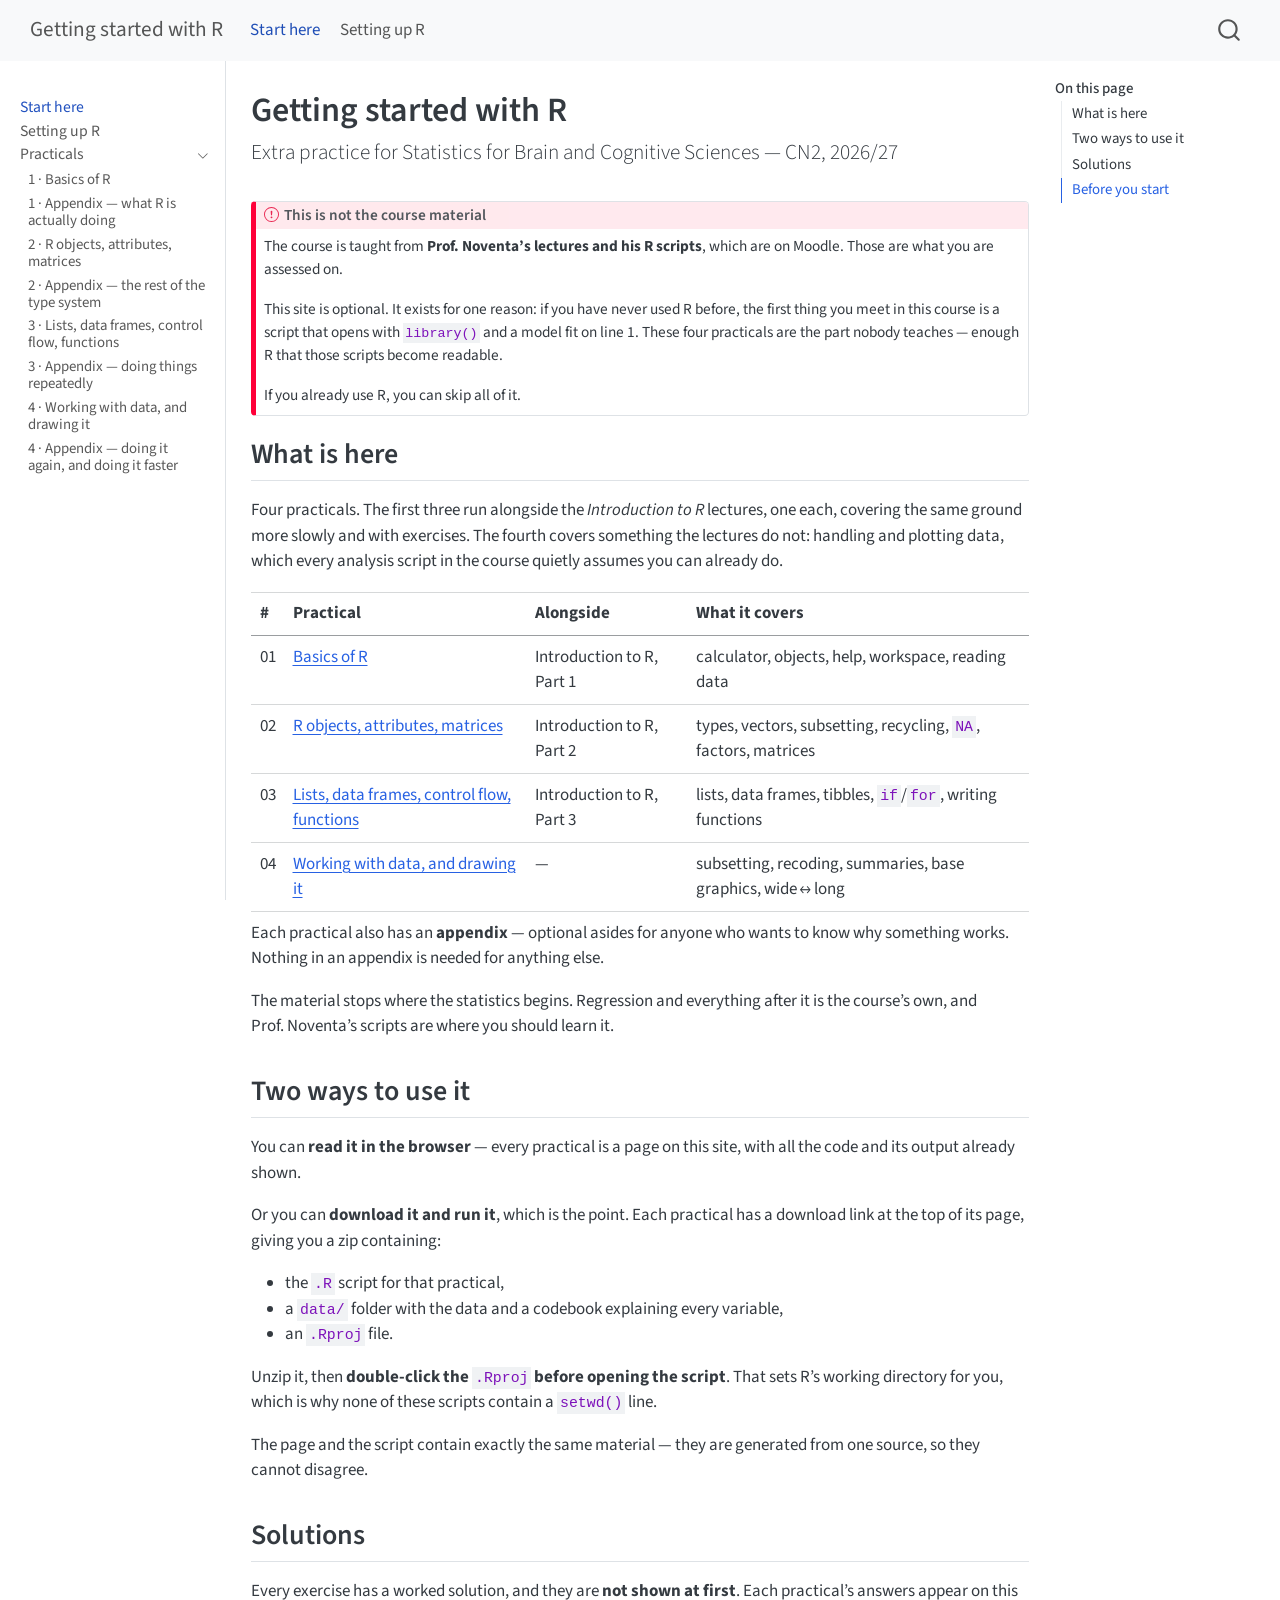
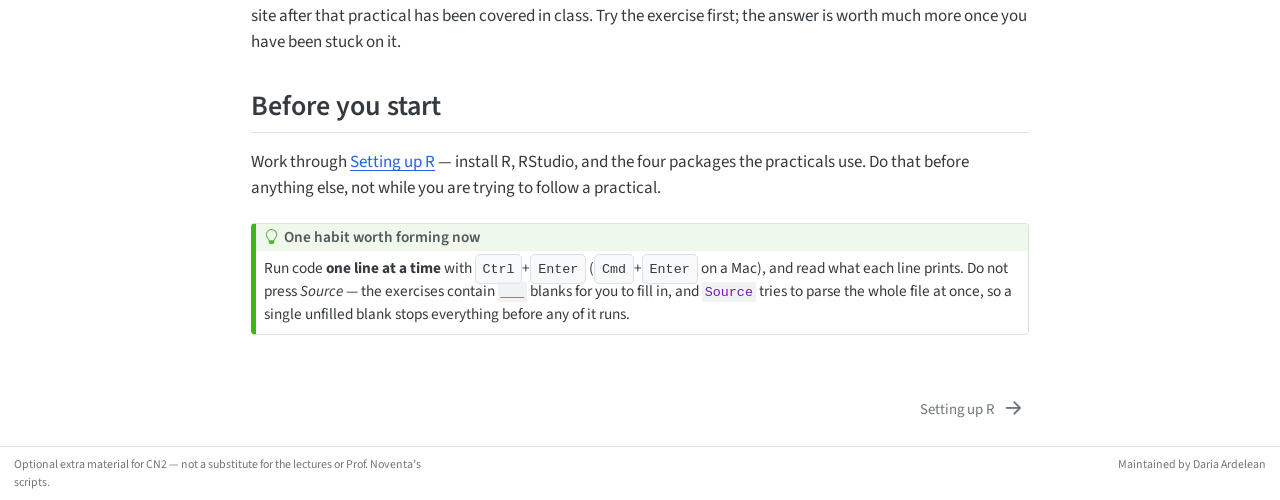
==== index.html @ 89834e25 "site: 2026-09-23" ====
<!DOCTYPE html>
<html xmlns="http://www.w3.org/1999/xhtml" lang="en" xml:lang="en"><head>

<meta charset="utf-8">
<meta name="generator" content="quarto-1.8.26">

<meta name="viewport" content="width=device-width, initial-scale=1.0, user-scalable=yes">


<title>Getting started with R</title>
<style>
code{white-space: pre-wrap;}
span.smallcaps{font-variant: small-caps;}
div.columns{display: flex; gap: min(4vw, 1.5em);}
div.column{flex: auto; overflow-x: auto;}
div.hanging-indent{margin-left: 1.5em; text-indent: -1.5em;}
ul.task-list{list-style: none;}
ul.task-list li input[type="checkbox"] {
  width: 0.8em;
  margin: 0 0.8em 0.2em -1em; /* quarto-specific, see https://github.com/quarto-dev/quarto-cli/issues/4556 */ 
  vertical-align: middle;
}
</style>


<script src="site_libs/quarto-nav/quarto-nav.js"></script>
<script src="site_libs/quarto-nav/headroom.min.js"></script>
<script src="site_libs/clipboard/clipboard.min.js"></script>
<script src="site_libs/quarto-search/autocomplete.umd.js"></script>
<script src="site_libs/quarto-search/fuse.min.js"></script>
<script src="site_libs/quarto-search/quarto-search.js"></script>
<meta name="quarto:offset" content="./">
<link href="./setup.html" rel="next">
<script src="site_libs/quarto-html/quarto.js" type="module"></script>
<script src="site_libs/quarto-html/tabsets/tabsets.js" type="module"></script>
<script src="site_libs/quarto-html/axe/axe-check.js" type="module"></script>
<script src="site_libs/quarto-html/popper.min.js"></script>
<script src="site_libs/quarto-html/tippy.umd.min.js"></script>
<script src="site_libs/quarto-html/anchor.min.js"></script>
<link href="site_libs/quarto-html/tippy.css" rel="stylesheet">
<link href="site_libs/quarto-html/quarto-syntax-highlighting-587c61ba64f3a5504c4d52d930310e48.css" rel="stylesheet" id="quarto-text-highlighting-styles">
<script src="site_libs/bootstrap/bootstrap.min.js"></script>
<link href="site_libs/bootstrap/bootstrap-icons.css" rel="stylesheet">
<link href="site_libs/bootstrap/bootstrap-b4acf84f37d6d68f6a15c6fe27913e81.min.css" rel="stylesheet" append-hash="true" id="quarto-bootstrap" data-mode="light">
<script id="quarto-search-options" type="application/json">{
  "location": "navbar",
  "copy-button": false,
  "collapse-after": 3,
  "panel-placement": "end",
  "type": "overlay",
  "limit": 50,
  "keyboard-shortcut": [
    "f",
    "/",
    "s"
  ],
  "show-item-context": false,
  "language": {
    "search-no-results-text": "No results",
    "search-matching-documents-text": "matching documents",
    "search-copy-link-title": "Copy link to search",
    "search-hide-matches-text": "Hide additional matches",
    "search-more-match-text": "more match in this document",
    "search-more-matches-text": "more matches in this document",
    "search-clear-button-title": "Clear",
    "search-text-placeholder": "",
    "search-detached-cancel-button-title": "Cancel",
    "search-submit-button-title": "Submit",
    "search-label": "Search"
  }
}</script>


<link rel="stylesheet" href="styles.css">
</head>

<body class="nav-sidebar docked nav-fixed quarto-light">

<div id="quarto-search-results"></div>
  <header id="quarto-header" class="headroom fixed-top">
    <nav class="navbar navbar-expand-lg " data-bs-theme="dark">
      <div class="navbar-container container-fluid">
      <div class="navbar-brand-container mx-auto">
    <a class="navbar-brand" href="./index.html">
    <span class="navbar-title">Getting started with R</span>
    </a>
  </div>
            <div id="quarto-search" class="" title="Search"></div>
          <button class="navbar-toggler" type="button" data-bs-toggle="collapse" data-bs-target="#navbarCollapse" aria-controls="navbarCollapse" role="menu" aria-expanded="false" aria-label="Toggle navigation" onclick="if (window.quartoToggleHeadroom) { window.quartoToggleHeadroom(); }">
  <span class="navbar-toggler-icon"></span>
</button>
          <div class="collapse navbar-collapse" id="navbarCollapse">
            <ul class="navbar-nav navbar-nav-scroll me-auto">
  <li class="nav-item">
    <a class="nav-link active" href="./index.html" aria-current="page"> 
<span class="menu-text">Start here</span></a>
  </li>  
  <li class="nav-item">
    <a class="nav-link" href="./setup.html"> 
<span class="menu-text">Setting up R</span></a>
  </li>  
</ul>
          </div> <!-- /navcollapse -->
            <div class="quarto-navbar-tools">
</div>
      </div> <!-- /container-fluid -->
    </nav>
  <nav class="quarto-secondary-nav">
    <div class="container-fluid d-flex">
      <button type="button" class="quarto-btn-toggle btn" data-bs-toggle="collapse" role="button" data-bs-target=".quarto-sidebar-collapse-item" aria-controls="quarto-sidebar" aria-expanded="false" aria-label="Toggle sidebar navigation" onclick="if (window.quartoToggleHeadroom) { window.quartoToggleHeadroom(); }">
        <i class="bi bi-layout-text-sidebar-reverse"></i>
      </button>
        <nav class="quarto-page-breadcrumbs" aria-label="breadcrumb"><ol class="breadcrumb"><li class="breadcrumb-item"><a href="./index.html">Start here</a></li></ol></nav>
        <a class="flex-grow-1" role="navigation" data-bs-toggle="collapse" data-bs-target=".quarto-sidebar-collapse-item" aria-controls="quarto-sidebar" aria-expanded="false" aria-label="Toggle sidebar navigation" onclick="if (window.quartoToggleHeadroom) { window.quartoToggleHeadroom(); }">      
        </a>
    </div>
  </nav>
</header>
<!-- content -->
<div id="quarto-content" class="quarto-container page-columns page-rows-contents page-layout-article page-navbar">
<!-- sidebar -->
  <nav id="quarto-sidebar" class="sidebar collapse collapse-horizontal quarto-sidebar-collapse-item sidebar-navigation docked overflow-auto">
    <div class="sidebar-menu-container"> 
    <ul class="list-unstyled mt-1">
        <li class="sidebar-item">
  <div class="sidebar-item-container"> 
  <a href="./index.html" class="sidebar-item-text sidebar-link active">
 <span class="menu-text">Start here</span></a>
  </div>
</li>
        <li class="sidebar-item">
  <div class="sidebar-item-container"> 
  <a href="./setup.html" class="sidebar-item-text sidebar-link">
 <span class="menu-text">Setting up R</span></a>
  </div>
</li>
        <li class="sidebar-item sidebar-item-section">
      <div class="sidebar-item-container"> 
            <a class="sidebar-item-text sidebar-link text-start" data-bs-toggle="collapse" data-bs-target="#quarto-sidebar-section-1" role="navigation" aria-expanded="true">
 <span class="menu-text">Practicals</span></a>
          <a class="sidebar-item-toggle text-start" data-bs-toggle="collapse" data-bs-target="#quarto-sidebar-section-1" role="navigation" aria-expanded="true" aria-label="Toggle section">
            <i class="bi bi-chevron-right ms-2"></i>
          </a> 
      </div>
      <ul id="quarto-sidebar-section-1" class="collapse list-unstyled sidebar-section depth1 show">  
          <li class="sidebar-item">
  <div class="sidebar-item-container"> 
  <a href="./sessions/01-r-basics/index.html" class="sidebar-item-text sidebar-link">
 <span class="menu-text">1 · Basics of R</span></a>
  </div>
</li>
          <li class="sidebar-item">
  <div class="sidebar-item-container"> 
  <a href="./sessions/01-r-basics/appendix.html" class="sidebar-item-text sidebar-link">
 <span class="menu-text">1 · Appendix — what R is actually doing</span></a>
  </div>
</li>
          <li class="sidebar-item">
  <div class="sidebar-item-container"> 
  <a href="./sessions/02-r-objects/index.html" class="sidebar-item-text sidebar-link">
 <span class="menu-text">2 · R objects, attributes, matrices</span></a>
  </div>
</li>
          <li class="sidebar-item">
  <div class="sidebar-item-container"> 
  <a href="./sessions/02-r-objects/appendix.html" class="sidebar-item-text sidebar-link">
 <span class="menu-text">2 · Appendix — the rest of the type system</span></a>
  </div>
</li>
          <li class="sidebar-item">
  <div class="sidebar-item-container"> 
  <a href="./sessions/03-lists-dataframes-functions/index.html" class="sidebar-item-text sidebar-link">
 <span class="menu-text">3 · Lists, data frames, control flow, functions</span></a>
  </div>
</li>
          <li class="sidebar-item">
  <div class="sidebar-item-container"> 
  <a href="./sessions/03-lists-dataframes-functions/appendix.html" class="sidebar-item-text sidebar-link">
 <span class="menu-text">3 · Appendix — doing things repeatedly</span></a>
  </div>
</li>
          <li class="sidebar-item">
  <div class="sidebar-item-container"> 
  <a href="./sessions/04-working-with-data/index.html" class="sidebar-item-text sidebar-link">
 <span class="menu-text">4 · Working with data, and drawing it</span></a>
  </div>
</li>
          <li class="sidebar-item">
  <div class="sidebar-item-container"> 
  <a href="./sessions/04-working-with-data/appendix.html" class="sidebar-item-text sidebar-link">
 <span class="menu-text">4 · Appendix — doing it again, and doing it faster</span></a>
  </div>
</li>
      </ul>
  </li>
    </ul>
    </div>
</nav>
<div id="quarto-sidebar-glass" class="quarto-sidebar-collapse-item" data-bs-toggle="collapse" data-bs-target=".quarto-sidebar-collapse-item"></div>
<!-- margin-sidebar -->
    <div id="quarto-margin-sidebar" class="sidebar margin-sidebar">
        <nav id="TOC" role="doc-toc" class="toc-active">
    <h2 id="toc-title">On this page</h2>
   
  <ul>
  <li><a href="#what-is-here" id="toc-what-is-here" class="nav-link active" data-scroll-target="#what-is-here">What is here</a></li>
  <li><a href="#two-ways-to-use-it" id="toc-two-ways-to-use-it" class="nav-link" data-scroll-target="#two-ways-to-use-it">Two ways to use it</a></li>
  <li><a href="#solutions" id="toc-solutions" class="nav-link" data-scroll-target="#solutions">Solutions</a></li>
  <li><a href="#before-you-start" id="toc-before-you-start" class="nav-link" data-scroll-target="#before-you-start">Before you start</a></li>
  </ul>
</nav>
    </div>
<!-- main -->
<main class="content" id="quarto-document-content">

<header id="title-block-header" class="quarto-title-block default">
<div class="quarto-title">
<h1 class="title">Getting started with R</h1>
<p class="subtitle lead">Extra practice for Statistics for Brain and Cognitive Sciences — CN2, 2026/27</p>
</div>



<div class="quarto-title-meta">

    
  
    
  </div>
  


</header>


<div class="callout callout-style-default callout-important callout-titled" title="This is not the course material">
<div class="callout-header d-flex align-content-center">
<div class="callout-icon-container">
<i class="callout-icon"></i>
</div>
<div class="callout-title-container flex-fill">
<span class="screen-reader-only">Important</span>This is not the course material
</div>
</div>
<div class="callout-body-container callout-body">
<p>The course is taught from <strong>Prof.&nbsp;Noventa’s lectures and his R scripts</strong>, which are on Moodle. Those are what you are assessed on.</p>
<p>This site is optional. It exists for one reason: if you have never used R before, the first thing you meet in this course is a script that opens with <code>library()</code> and a model fit on line 1. These four practicals are the part nobody teaches — enough R that those scripts become readable.</p>
<p>If you already use R, you can skip all of it.</p>
</div>
</div>
<section id="what-is-here" class="level2">
<h2 class="anchored" data-anchor-id="what-is-here">What is here</h2>
<p>Four practicals. The first three run alongside the <em>Introduction to R</em> lectures, one each, covering the same ground more slowly and with exercises. The fourth covers something the lectures do not: handling and plotting data, which every analysis script in the course quietly assumes you can already do.</p>
<table class="caption-top table">
<thead>
<tr class="header">
<th>#</th>
<th>Practical</th>
<th>Alongside</th>
<th>What it covers</th>
</tr>
</thead>
<tbody>
<tr class="odd">
<td>01</td>
<td><a href="./sessions/01-r-basics/index.html">Basics of R</a></td>
<td>Introduction to R, Part 1</td>
<td>calculator, objects, help, workspace, reading data</td>
</tr>
<tr class="even">
<td>02</td>
<td><a href="./sessions/02-r-objects/index.html">R objects, attributes, matrices</a></td>
<td>Introduction to R, Part 2</td>
<td>types, vectors, subsetting, recycling, <code>NA</code>, factors, matrices</td>
</tr>
<tr class="odd">
<td>03</td>
<td><a href="./sessions/03-lists-dataframes-functions/index.html">Lists, data frames, control flow, functions</a></td>
<td>Introduction to R, Part 3</td>
<td>lists, data frames, tibbles, <code>if</code>/<code>for</code>, writing functions</td>
</tr>
<tr class="even">
<td>04</td>
<td><a href="./sessions/04-working-with-data/index.html">Working with data, and drawing it</a></td>
<td>—</td>
<td>subsetting, recoding, summaries, base graphics, wide ↔︎ long</td>
</tr>
</tbody>
</table>
<p>Each practical also has an <strong>appendix</strong> — optional asides for anyone who wants to know why something works. Nothing in an appendix is needed for anything else.</p>
<p>The material stops where the statistics begins. Regression and everything after it is the course’s own, and Prof.&nbsp;Noventa’s scripts are where you should learn it.</p>
</section>
<section id="two-ways-to-use-it" class="level2">
<h2 class="anchored" data-anchor-id="two-ways-to-use-it">Two ways to use it</h2>
<p>You can <strong>read it in the browser</strong> — every practical is a page on this site, with all the code and its output already shown.</p>
<p>Or you can <strong>download it and run it</strong>, which is the point. Each practical has a download link at the top of its page, giving you a zip containing:</p>
<ul>
<li>the <code>.R</code> script for that practical,</li>
<li>a <code>data/</code> folder with the data and a codebook explaining every variable,</li>
<li>an <code>.Rproj</code> file.</li>
</ul>
<p>Unzip it, then <strong>double-click the <code>.Rproj</code> before opening the script</strong>. That sets R’s working directory for you, which is why none of these scripts contain a <code>setwd()</code> line.</p>
<p>The page and the script contain exactly the same material — they are generated from one source, so they cannot disagree.</p>
</section>
<section id="solutions" class="level2">
<h2 class="anchored" data-anchor-id="solutions">Solutions</h2>
<p>Every exercise has a worked solution, and they are <strong>not shown at first</strong>. Each practical’s answers appear on this site after that practical has been covered in class. Try the exercise first; the answer is worth much more once you have been stuck on it.</p>
</section>
<section id="before-you-start" class="level2">
<h2 class="anchored" data-anchor-id="before-you-start">Before you start</h2>
<p>Work through <a href="./setup.html">Setting up R</a> — install R, RStudio, and the four packages the practicals use. Do that before anything else, not while you are trying to follow a practical.</p>
<div class="callout callout-style-default callout-tip callout-titled" title="One habit worth forming now">
<div class="callout-header d-flex align-content-center">
<div class="callout-icon-container">
<i class="callout-icon"></i>
</div>
<div class="callout-title-container flex-fill">
<span class="screen-reader-only">Tip</span>One habit worth forming now
</div>
</div>
<div class="callout-body-container callout-body">
<p>Run code <strong>one line at a time</strong> with <kbd>Ctrl</kbd>+<kbd>Enter</kbd> (<kbd>Cmd</kbd>+<kbd>Enter</kbd> on a Mac), and read what each line prints. Do not press <em>Source</em> — the exercises contain <code>___</code> blanks for you to fill in, and <code>Source</code> tries to parse the whole file at once, so a single unfilled blank stops everything before any of it runs.</p>
</div>
</div>


</section>

</main> <!-- /main -->
<script id="quarto-html-after-body" type="application/javascript">
  window.document.addEventListener("DOMContentLoaded", function (event) {
    const icon = "";
    const anchorJS = new window.AnchorJS();
    anchorJS.options = {
      placement: 'right',
      icon: icon
    };
    anchorJS.add('.anchored');
    const isCodeAnnotation = (el) => {
      for (const clz of el.classList) {
        if (clz.startsWith('code-annotation-')) {                     
          return true;
        }
      }
      return false;
    }
    const onCopySuccess = function(e) {
      // button target
      const button = e.trigger;
      // don't keep focus
      button.blur();
      // flash "checked"
      button.classList.add('code-copy-button-checked');
      var currentTitle = button.getAttribute("title");
      button.setAttribute("title", "Copied!");
      let tooltip;
      if (window.bootstrap) {
        button.setAttribute("data-bs-toggle", "tooltip");
        button.setAttribute("data-bs-placement", "left");
        button.setAttribute("data-bs-title", "Copied!");
        tooltip = new bootstrap.Tooltip(button, 
          { trigger: "manual", 
            customClass: "code-copy-button-tooltip",
            offset: [0, -8]});
        tooltip.show();    
      }
      setTimeout(function() {
        if (tooltip) {
          tooltip.hide();
          button.removeAttribute("data-bs-title");
          button.removeAttribute("data-bs-toggle");
          button.removeAttribute("data-bs-placement");
        }
        button.setAttribute("title", currentTitle);
        button.classList.remove('code-copy-button-checked');
      }, 1000);
      // clear code selection
      e.clearSelection();
    }
    const getTextToCopy = function(trigger) {
      const outerScaffold = trigger.parentElement.cloneNode(true);
      const codeEl = outerScaffold.querySelector('code');
      for (const childEl of codeEl.children) {
        if (isCodeAnnotation(childEl)) {
          childEl.remove();
        }
      }
      return codeEl.innerText;
    }
    const clipboard = new window.ClipboardJS('.code-copy-button:not([data-in-quarto-modal])', {
      text: getTextToCopy
    });
    clipboard.on('success', onCopySuccess);
    if (window.document.getElementById('quarto-embedded-source-code-modal')) {
      const clipboardModal = new window.ClipboardJS('.code-copy-button[data-in-quarto-modal]', {
        text: getTextToCopy,
        container: window.document.getElementById('quarto-embedded-source-code-modal')
      });
      clipboardModal.on('success', onCopySuccess);
    }
      var localhostRegex = new RegExp(/^(?:http|https):\/\/localhost\:?[0-9]*\//);
      var mailtoRegex = new RegExp(/^mailto:/);
        var filterRegex = new RegExp('/' + window.location.host + '/');
      var isInternal = (href) => {
          return filterRegex.test(href) || localhostRegex.test(href) || mailtoRegex.test(href);
      }
      // Inspect non-navigation links and adorn them if external
     var links = window.document.querySelectorAll('a[href]:not(.nav-link):not(.navbar-brand):not(.toc-action):not(.sidebar-link):not(.sidebar-item-toggle):not(.pagination-link):not(.no-external):not([aria-hidden]):not(.dropdown-item):not(.quarto-navigation-tool):not(.about-link)');
      for (var i=0; i<links.length; i++) {
        const link = links[i];
        if (!isInternal(link.href)) {
          // undo the damage that might have been done by quarto-nav.js in the case of
          // links that we want to consider external
          if (link.dataset.originalHref !== undefined) {
            link.href = link.dataset.originalHref;
          }
        }
      }
    function tippyHover(el, contentFn, onTriggerFn, onUntriggerFn) {
      const config = {
        allowHTML: true,
        maxWidth: 500,
        delay: 100,
        arrow: false,
        appendTo: function(el) {
            return el.parentElement;
        },
        interactive: true,
        interactiveBorder: 10,
        theme: 'quarto',
        placement: 'bottom-start',
      };
      if (contentFn) {
        config.content = contentFn;
      }
      if (onTriggerFn) {
        config.onTrigger = onTriggerFn;
      }
      if (onUntriggerFn) {
        config.onUntrigger = onUntriggerFn;
      }
      window.tippy(el, config); 
    }
    const noterefs = window.document.querySelectorAll('a[role="doc-noteref"]');
    for (var i=0; i<noterefs.length; i++) {
      const ref = noterefs[i];
      tippyHover(ref, function() {
        // use id or data attribute instead here
        let href = ref.getAttribute('data-footnote-href') || ref.getAttribute('href');
        try { href = new URL(href).hash; } catch {}
        const id = href.replace(/^#\/?/, "");
        const note = window.document.getElementById(id);
        if (note) {
          return note.innerHTML;
        } else {
          return "";
        }
      });
    }
    const xrefs = window.document.querySelectorAll('a.quarto-xref');
    const processXRef = (id, note) => {
      // Strip column container classes
      const stripColumnClz = (el) => {
        el.classList.remove("page-full", "page-columns");
        if (el.children) {
          for (const child of el.children) {
            stripColumnClz(child);
          }
        }
      }
      stripColumnClz(note)
      if (id === null || id.startsWith('sec-')) {
        // Special case sections, only their first couple elements
        const container = document.createElement("div");
        if (note.children && note.children.length > 2) {
          container.appendChild(note.children[0].cloneNode(true));
          for (let i = 1; i < note.children.length; i++) {
            const child = note.children[i];
            if (child.tagName === "P" && child.innerText === "") {
              continue;
            } else {
              container.appendChild(child.cloneNode(true));
              break;
            }
          }
          if (window.Quarto?.typesetMath) {
            window.Quarto.typesetMath(container);
          }
          return container.innerHTML
        } else {
          if (window.Quarto?.typesetMath) {
            window.Quarto.typesetMath(note);
          }
          return note.innerHTML;
        }
      } else {
        // Remove any anchor links if they are present
        const anchorLink = note.querySelector('a.anchorjs-link');
        if (anchorLink) {
          anchorLink.remove();
        }
        if (window.Quarto?.typesetMath) {
          window.Quarto.typesetMath(note);
        }
        if (note.classList.contains("callout")) {
          return note.outerHTML;
        } else {
          return note.innerHTML;
        }
      }
    }
    for (var i=0; i<xrefs.length; i++) {
      const xref = xrefs[i];
      tippyHover(xref, undefined, function(instance) {
        instance.disable();
        let url = xref.getAttribute('href');
        let hash = undefined; 
        if (url.startsWith('#')) {
          hash = url;
        } else {
          try { hash = new URL(url).hash; } catch {}
        }
        if (hash) {
          const id = hash.replace(/^#\/?/, "");
          const note = window.document.getElementById(id);
          if (note !== null) {
            try {
              const html = processXRef(id, note.cloneNode(true));
              instance.setContent(html);
            } finally {
              instance.enable();
              instance.show();
            }
          } else {
            // See if we can fetch this
            fetch(url.split('#')[0])
            .then(res => res.text())
            .then(html => {
              const parser = new DOMParser();
              const htmlDoc = parser.parseFromString(html, "text/html");
              const note = htmlDoc.getElementById(id);
              if (note !== null) {
                const html = processXRef(id, note);
                instance.setContent(html);
              } 
            }).finally(() => {
              instance.enable();
              instance.show();
            });
          }
        } else {
          // See if we can fetch a full url (with no hash to target)
          // This is a special case and we should probably do some content thinning / targeting
          fetch(url)
          .then(res => res.text())
          .then(html => {
            const parser = new DOMParser();
            const htmlDoc = parser.parseFromString(html, "text/html");
            const note = htmlDoc.querySelector('main.content');
            if (note !== null) {
              // This should only happen for chapter cross references
              // (since there is no id in the URL)
              // remove the first header
              if (note.children.length > 0 && note.children[0].tagName === "HEADER") {
                note.children[0].remove();
              }
              const html = processXRef(null, note);
              instance.setContent(html);
            } 
          }).finally(() => {
            instance.enable();
            instance.show();
          });
        }
      }, function(instance) {
      });
    }
        let selectedAnnoteEl;
        const selectorForAnnotation = ( cell, annotation) => {
          let cellAttr = 'data-code-cell="' + cell + '"';
          let lineAttr = 'data-code-annotation="' +  annotation + '"';
          const selector = 'span[' + cellAttr + '][' + lineAttr + ']';
          return selector;
        }
        const selectCodeLines = (annoteEl) => {
          const doc = window.document;
          const targetCell = annoteEl.getAttribute("data-target-cell");
          const targetAnnotation = annoteEl.getAttribute("data-target-annotation");
          const annoteSpan = window.document.querySelector(selectorForAnnotation(targetCell, targetAnnotation));
          const lines = annoteSpan.getAttribute("data-code-lines").split(",");
          const lineIds = lines.map((line) => {
            return targetCell + "-" + line;
          })
          let top = null;
          let height = null;
          let parent = null;
          if (lineIds.length > 0) {
              //compute the position of the single el (top and bottom and make a div)
              const el = window.document.getElementById(lineIds[0]);
              top = el.offsetTop;
              height = el.offsetHeight;
              parent = el.parentElement.parentElement;
            if (lineIds.length > 1) {
              const lastEl = window.document.getElementById(lineIds[lineIds.length - 1]);
              const bottom = lastEl.offsetTop + lastEl.offsetHeight;
              height = bottom - top;
            }
            if (top !== null && height !== null && parent !== null) {
              // cook up a div (if necessary) and position it 
              let div = window.document.getElementById("code-annotation-line-highlight");
              if (div === null) {
                div = window.document.createElement("div");
                div.setAttribute("id", "code-annotation-line-highlight");
                div.style.position = 'absolute';
                parent.appendChild(div);
              }
              div.style.top = top - 2 + "px";
              div.style.height = height + 4 + "px";
              div.style.left = 0;
              let gutterDiv = window.document.getElementById("code-annotation-line-highlight-gutter");
              if (gutterDiv === null) {
                gutterDiv = window.document.createElement("div");
                gutterDiv.setAttribute("id", "code-annotation-line-highlight-gutter");
                gutterDiv.style.position = 'absolute';
                const codeCell = window.document.getElementById(targetCell);
                const gutter = codeCell.querySelector('.code-annotation-gutter');
                gutter.appendChild(gutterDiv);
              }
              gutterDiv.style.top = top - 2 + "px";
              gutterDiv.style.height = height + 4 + "px";
            }
            selectedAnnoteEl = annoteEl;
          }
        };
        const unselectCodeLines = () => {
          const elementsIds = ["code-annotation-line-highlight", "code-annotation-line-highlight-gutter"];
          elementsIds.forEach((elId) => {
            const div = window.document.getElementById(elId);
            if (div) {
              div.remove();
            }
          });
          selectedAnnoteEl = undefined;
        };
          // Handle positioning of the toggle
      window.addEventListener(
        "resize",
        throttle(() => {
          elRect = undefined;
          if (selectedAnnoteEl) {
            selectCodeLines(selectedAnnoteEl);
          }
        }, 10)
      );
      function throttle(fn, ms) {
      let throttle = false;
      let timer;
        return (...args) => {
          if(!throttle) { // first call gets through
              fn.apply(this, args);
              throttle = true;
          } else { // all the others get throttled
              if(timer) clearTimeout(timer); // cancel #2
              timer = setTimeout(() => {
                fn.apply(this, args);
                timer = throttle = false;
              }, ms);
          }
        };
      }
        // Attach click handler to the DT
        const annoteDls = window.document.querySelectorAll('dt[data-target-cell]');
        for (const annoteDlNode of annoteDls) {
          annoteDlNode.addEventListener('click', (event) => {
            const clickedEl = event.target;
            if (clickedEl !== selectedAnnoteEl) {
              unselectCodeLines();
              const activeEl = window.document.querySelector('dt[data-target-cell].code-annotation-active');
              if (activeEl) {
                activeEl.classList.remove('code-annotation-active');
              }
              selectCodeLines(clickedEl);
              clickedEl.classList.add('code-annotation-active');
            } else {
              // Unselect the line
              unselectCodeLines();
              clickedEl.classList.remove('code-annotation-active');
            }
          });
        }
    const findCites = (el) => {
      const parentEl = el.parentElement;
      if (parentEl) {
        const cites = parentEl.dataset.cites;
        if (cites) {
          return {
            el,
            cites: cites.split(' ')
          };
        } else {
          return findCites(el.parentElement)
        }
      } else {
        return undefined;
      }
    };
    var bibliorefs = window.document.querySelectorAll('a[role="doc-biblioref"]');
    for (var i=0; i<bibliorefs.length; i++) {
      const ref = bibliorefs[i];
      const citeInfo = findCites(ref);
      if (citeInfo) {
        tippyHover(citeInfo.el, function() {
          var popup = window.document.createElement('div');
          citeInfo.cites.forEach(function(cite) {
            var citeDiv = window.document.createElement('div');
            citeDiv.classList.add('hanging-indent');
            citeDiv.classList.add('csl-entry');
            var biblioDiv = window.document.getElementById('ref-' + cite);
            if (biblioDiv) {
              citeDiv.innerHTML = biblioDiv.innerHTML;
            }
            popup.appendChild(citeDiv);
          });
          return popup.innerHTML;
        });
      }
    }
  });
  </script>
<nav class="page-navigation">
  <div class="nav-page nav-page-previous">
  </div>
  <div class="nav-page nav-page-next">
      <a href="./setup.html" class="pagination-link" aria-label="Setting up R">
        <span class="nav-page-text">Setting up R</span> <i class="bi bi-arrow-right-short"></i>
      </a>
  </div>
</nav>
</div> <!-- /content -->
<footer class="footer">
  <div class="nav-footer">
    <div class="nav-footer-left">
<p>Optional extra material for CN2 — not a substitute for the lectures or Prof.&nbsp;Noventa’s scripts.</p>
</div>   
    <div class="nav-footer-center">
      &nbsp;
    </div>
    <div class="nav-footer-right">
<p>Maintained by Daria Ardelean</p>
</div>
  </div>
</footer>




</body></html>
---- site_libs/quarto-html/tippy.css ----
.tippy-box[data-animation=fade][data-state=hidden]{opacity:0}[data-tippy-root]{max-width:calc(100vw - 10px)}.tippy-box{position:relative;background-color:#333;color:#fff;border-radius:4px;font-size:14px;line-height:1.4;white-space:normal;outline:0;transition-property:transform,visibility,opacity}.tippy-box[data-placement^=top]>.tippy-arrow{bottom:0}.tippy-box[data-placement^=top]>.tippy-arrow:before{bottom:-7px;left:0;border-width:8px 8px 0;border-top-color:initial;transform-origin:center top}.tippy-box[data-placement^=bottom]>.tippy-arrow{top:0}.tippy-box[data-placement^=bottom]>.tippy-arrow:before{top:-7px;left:0;border-width:0 8px 8px;border-bottom-color:initial;transform-origin:center bottom}.tippy-box[data-placement^=left]>.tippy-arrow{right:0}.tippy-box[data-placement^=left]>.tippy-arrow:before{border-width:8px 0 8px 8px;border-left-color:initial;right:-7px;transform-origin:center left}.tippy-box[data-placement^=right]>.tippy-arrow{left:0}.tippy-box[data-placement^=right]>.tippy-arrow:before{left:-7px;border-width:8px 8px 8px 0;border-right-color:initial;transform-origin:center right}.tippy-box[data-inertia][data-state=visible]{transition-timing-function:cubic-bezier(.54,1.5,.38,1.11)}.tippy-arrow{width:16px;height:16px;color:#333}.tippy-arrow:before{content:"";position:absolute;border-color:transparent;border-style:solid}.tippy-content{position:relative;padding:5px 9px;z-index:1}
---- site_libs/quarto-html/quarto-syntax-highlighting-587c61ba64f3a5504c4d52d930310e48.css ----
/* quarto syntax highlight colors */
:root {
  --quarto-hl-ot-color: #003B4F;
  --quarto-hl-at-color: #657422;
  --quarto-hl-ss-color: #20794D;
  --quarto-hl-an-color: #5E5E5E;
  --quarto-hl-fu-color: #4758AB;
  --quarto-hl-st-color: #20794D;
  --quarto-hl-cf-color: #003B4F;
  --quarto-hl-op-color: #5E5E5E;
  --quarto-hl-er-color: #AD0000;
  --quarto-hl-bn-color: #AD0000;
  --quarto-hl-al-color: #AD0000;
  --quarto-hl-va-color: #111111;
  --quarto-hl-bu-color: inherit;
  --quarto-hl-ex-color: inherit;
  --quarto-hl-pp-color: #AD0000;
  --quarto-hl-in-color: #5E5E5E;
  --quarto-hl-vs-color: #20794D;
  --quarto-hl-wa-color: #5E5E5E;
  --quarto-hl-do-color: #5E5E5E;
  --quarto-hl-im-color: #00769E;
  --quarto-hl-ch-color: #20794D;
  --quarto-hl-dt-color: #AD0000;
  --quarto-hl-fl-color: #AD0000;
  --quarto-hl-co-color: #5E5E5E;
  --quarto-hl-cv-color: #5E5E5E;
  --quarto-hl-cn-color: #8f5902;
  --quarto-hl-sc-color: #5E5E5E;
  --quarto-hl-dv-color: #AD0000;
  --quarto-hl-kw-color: #003B4F;
}

/* other quarto variables */
:root {
  --quarto-font-monospace: SFMono-Regular, Menlo, Monaco, Consolas, "Liberation Mono", "Courier New", monospace;
}

/* syntax highlight based on Pandoc's rules */
pre > code.sourceCode > span {
  color: #003B4F;
}

code.sourceCode > span {
  color: #003B4F;
}

div.sourceCode,
div.sourceCode pre.sourceCode {
  color: #003B4F;
}

/* Normal */
code span {
  color: #003B4F;
}

/* Alert */
code span.al {
  color: #AD0000;
  font-style: inherit;
}

/* Annotation */
code span.an {
  color: #5E5E5E;
  font-style: inherit;
}

/* Attribute */
code span.at {
  color: #657422;
  font-style: inherit;
}

/* BaseN */
code span.bn {
  color: #AD0000;
  font-style: inherit;
}

/* BuiltIn */
code span.bu {
  font-style: inherit;
}

/* ControlFlow */
code span.cf {
  color: #003B4F;
  font-weight: bold;
  font-style: inherit;
}

/* Char */
code span.ch {
  color: #20794D;
  font-style: inherit;
}

/* Constant */
code span.cn {
  color: #8f5902;
  font-style: inherit;
}

/* Comment */
code span.co {
  color: #5E5E5E;
  font-style: inherit;
}

/* CommentVar */
code span.cv {
  color: #5E5E5E;
  font-style: italic;
}

/* Documentation */
code span.do {
  color: #5E5E5E;
  font-style: italic;
}

/* DataType */
code span.dt {
  color: #AD0000;
  font-style: inherit;
}

/* DecVal */
code span.dv {
  color: #AD0000;
  font-style: inherit;
}

/* Error */
code span.er {
  color: #AD0000;
  font-style: inherit;
}

/* Extension */
code span.ex {
  font-style: inherit;
}

/* Float */
code span.fl {
  color: #AD0000;
  font-style: inherit;
}

/* Function */
code span.fu {
  color: #4758AB;
  font-style: inherit;
}

/* Import */
code span.im {
  color: #00769E;
  font-style: inherit;
}

/* Information */
code span.in {
  color: #5E5E5E;
  font-style: inherit;
}

/* Keyword */
code span.kw {
  color: #003B4F;
  font-weight: bold;
  font-style: inherit;
}

/* Operator */
code span.op {
  color: #5E5E5E;
  font-style: inherit;
}

/* Other */
code span.ot {
  color: #003B4F;
  font-style: inherit;
}

/* Preprocessor */
code span.pp {
  color: #AD0000;
  font-style: inherit;
}

/* SpecialChar */
code span.sc {
  color: #5E5E5E;
  font-style: inherit;
}

/* SpecialString */
code span.ss {
  color: #20794D;
  font-style: inherit;
}

/* String */
code span.st {
  color: #20794D;
  font-style: inherit;
}

/* Variable */
code span.va {
  color: #111111;
  font-style: inherit;
}

/* VerbatimString */
code span.vs {
  color: #20794D;
  font-style: inherit;
}

/* Warning */
code span.wa {
  color: #5E5E5E;
  font-style: italic;
}

.prevent-inlining {
  content: "</";
}

/*# sourceMappingURL=2dce1cc6c82594539e1579de68416b47.css.map */
---- styles.css ----
/* ---------------------------------------------------------------------------
   `.solution` collides with a built-in Quarto proof environment, which emits
   its own italic "Solution." line immediately above our collapsed callout —
   so a released page said "Solution" twice. Hide the proof title; the callout
   already carries the heading.

   This is visual only. The marker stays in the HTML, which is what
   R/check-publish.R counts, so the release gate is unaffected.
--------------------------------------------------------------------------- */
.solution > p > .proof-title,
p > .proof-title {
  display: none;
}

/* The footer carries the "this is not the course material" line on every
   page, so it should read as a quiet note rather than navigation. */
.nav-footer {
  font-size: 0.85rem;
}
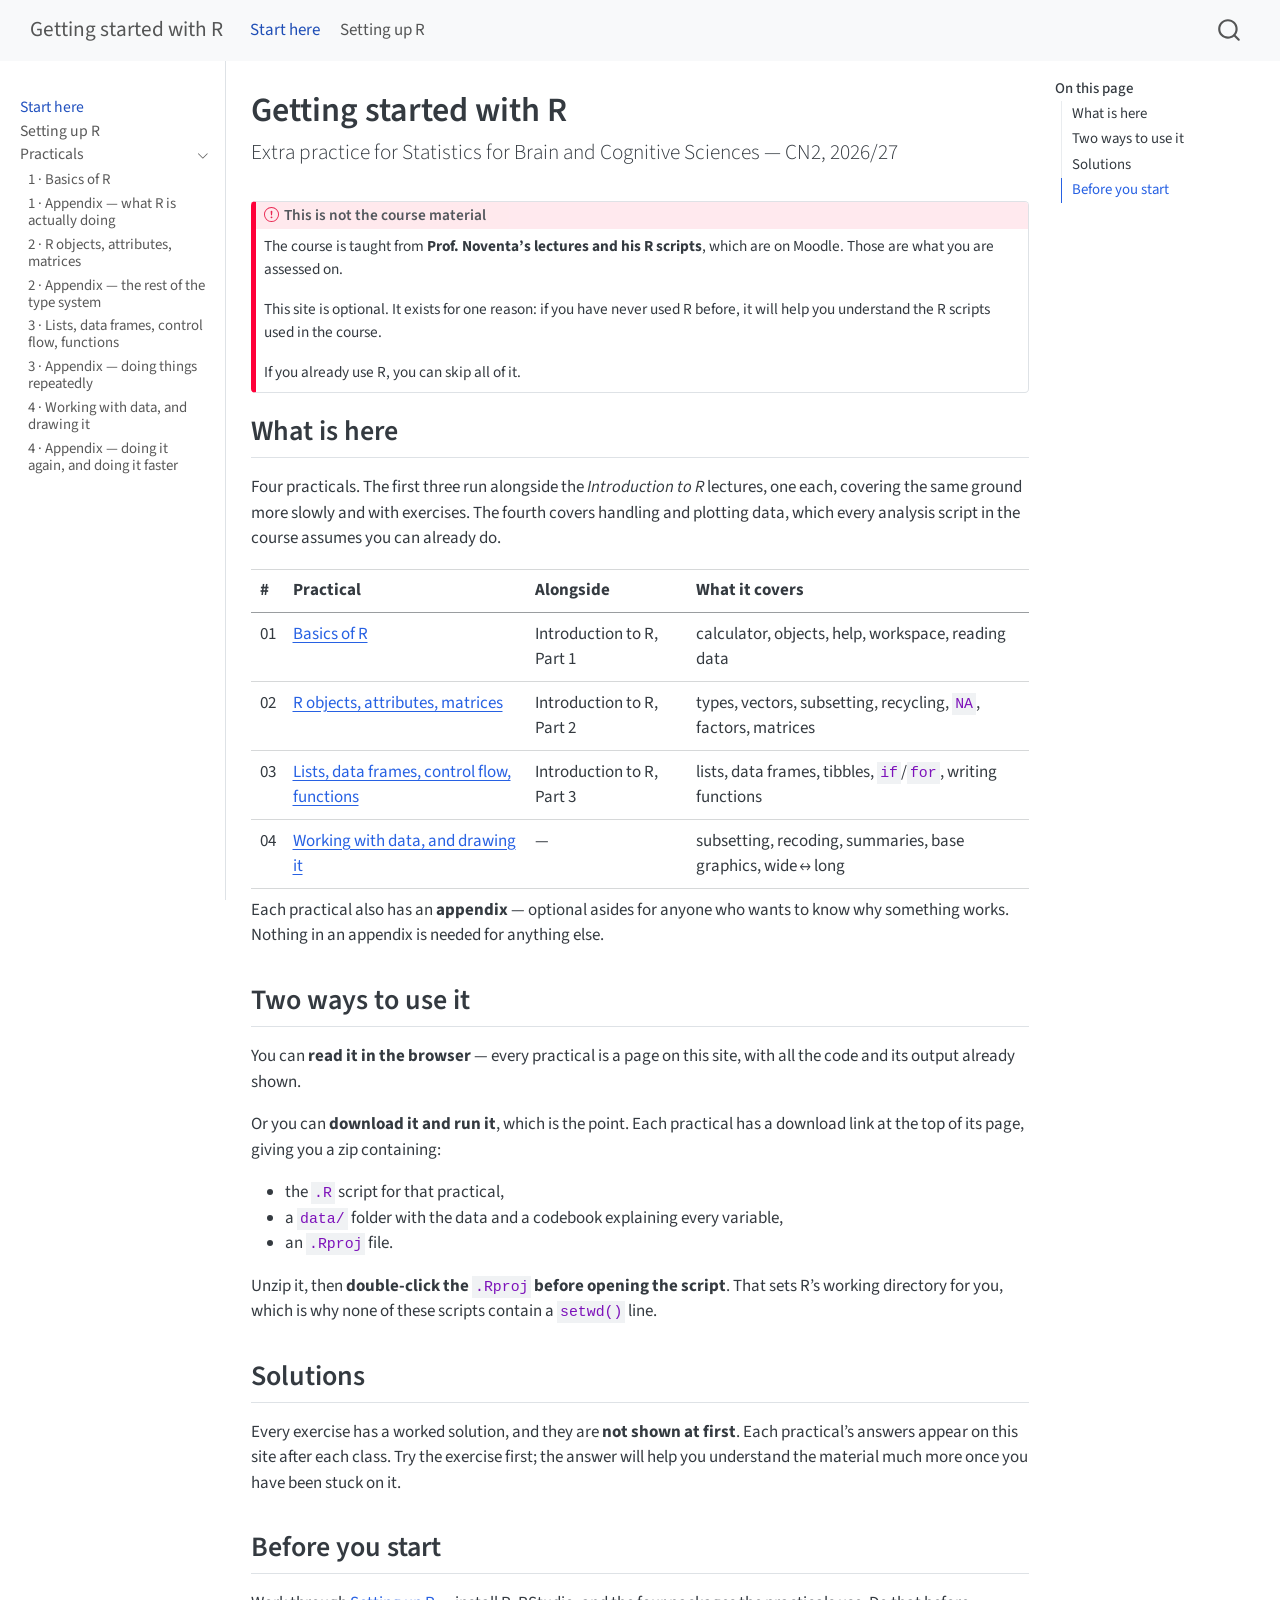
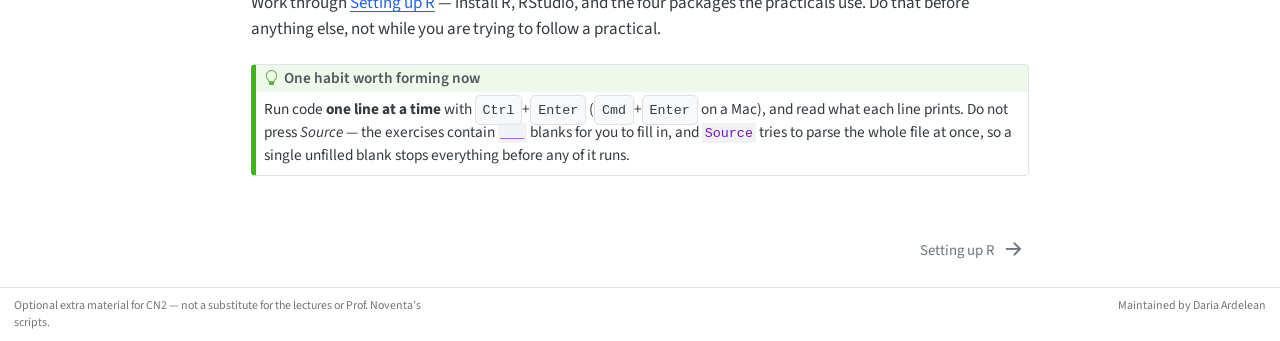
==== commit a79786ba: "site: 2026-09-24" ====
--- a/index.html
+++ b/index.html
@@ -244,13 +244,13 @@
 </div>
 <div class="callout-body-container callout-body">
 <p>The course is taught from <strong>Prof.&nbsp;Noventa’s lectures and his R scripts</strong>, which are on Moodle. Those are what you are assessed on.</p>
-<p>This site is optional. It exists for one reason: if you have never used R before, the first thing you meet in this course is a script that opens with <code>library()</code> and a model fit on line 1. These four practicals are the part nobody teaches — enough R that those scripts become readable.</p>
+<p>This site is optional. It exists for one reason: if you have never used R before, it will help you understand the R scripts used in the course.</p>
 <p>If you already use R, you can skip all of it.</p>
 </div>
 </div>
 <section id="what-is-here" class="level2">
 <h2 class="anchored" data-anchor-id="what-is-here">What is here</h2>
-<p>Four practicals. The first three run alongside the <em>Introduction to R</em> lectures, one each, covering the same ground more slowly and with exercises. The fourth covers something the lectures do not: handling and plotting data, which every analysis script in the course quietly assumes you can already do.</p>
+<p>Four practicals. The first three run alongside the <em>Introduction to R</em> lectures, one each, covering the same ground more slowly and with exercises. The fourth covers handling and plotting data, which every analysis script in the course assumes you can already do.</p>
 <table class="caption-top table">
 <thead>
 <tr class="header">
@@ -288,7 +288,6 @@
 </tbody>
 </table>
 <p>Each practical also has an <strong>appendix</strong> — optional asides for anyone who wants to know why something works. Nothing in an appendix is needed for anything else.</p>
-<p>The material stops where the statistics begins. Regression and everything after it is the course’s own, and Prof.&nbsp;Noventa’s scripts are where you should learn it.</p>
 </section>
 <section id="two-ways-to-use-it" class="level2">
 <h2 class="anchored" data-anchor-id="two-ways-to-use-it">Two ways to use it</h2>
@@ -300,11 +299,10 @@
 <li>an <code>.Rproj</code> file.</li>
 </ul>
 <p>Unzip it, then <strong>double-click the <code>.Rproj</code> before opening the script</strong>. That sets R’s working directory for you, which is why none of these scripts contain a <code>setwd()</code> line.</p>
-<p>The page and the script contain exactly the same material — they are generated from one source, so they cannot disagree.</p>
 </section>
 <section id="solutions" class="level2">
 <h2 class="anchored" data-anchor-id="solutions">Solutions</h2>
-<p>Every exercise has a worked solution, and they are <strong>not shown at first</strong>. Each practical’s answers appear on this site after that practical has been covered in class. Try the exercise first; the answer is worth much more once you have been stuck on it.</p>
+<p>Every exercise has a worked solution, and they are <strong>not shown at first</strong>. Each practical’s answers appear on this site after each class. Try the exercise first; the answer will help you understand the material much more once you have been stuck on it.</p>
 </section>
 <section id="before-you-start" class="level2">
 <h2 class="anchored" data-anchor-id="before-you-start">Before you start</h2>
@@ -400,7 +398,7 @@
     }
       var localhostRegex = new RegExp(/^(?:http|https):\/\/localhost\:?[0-9]*\//);
       var mailtoRegex = new RegExp(/^mailto:/);
-        var filterRegex = new RegExp('/' + window.location.host + '/');
+        var filterRegex = new RegExp("https:\/\/dariaalexiaardelean\.github\.io\/getting-started-with-r\/");
       var isInternal = (href) => {
           return filterRegex.test(href) || localhostRegex.test(href) || mailtoRegex.test(href);
       }
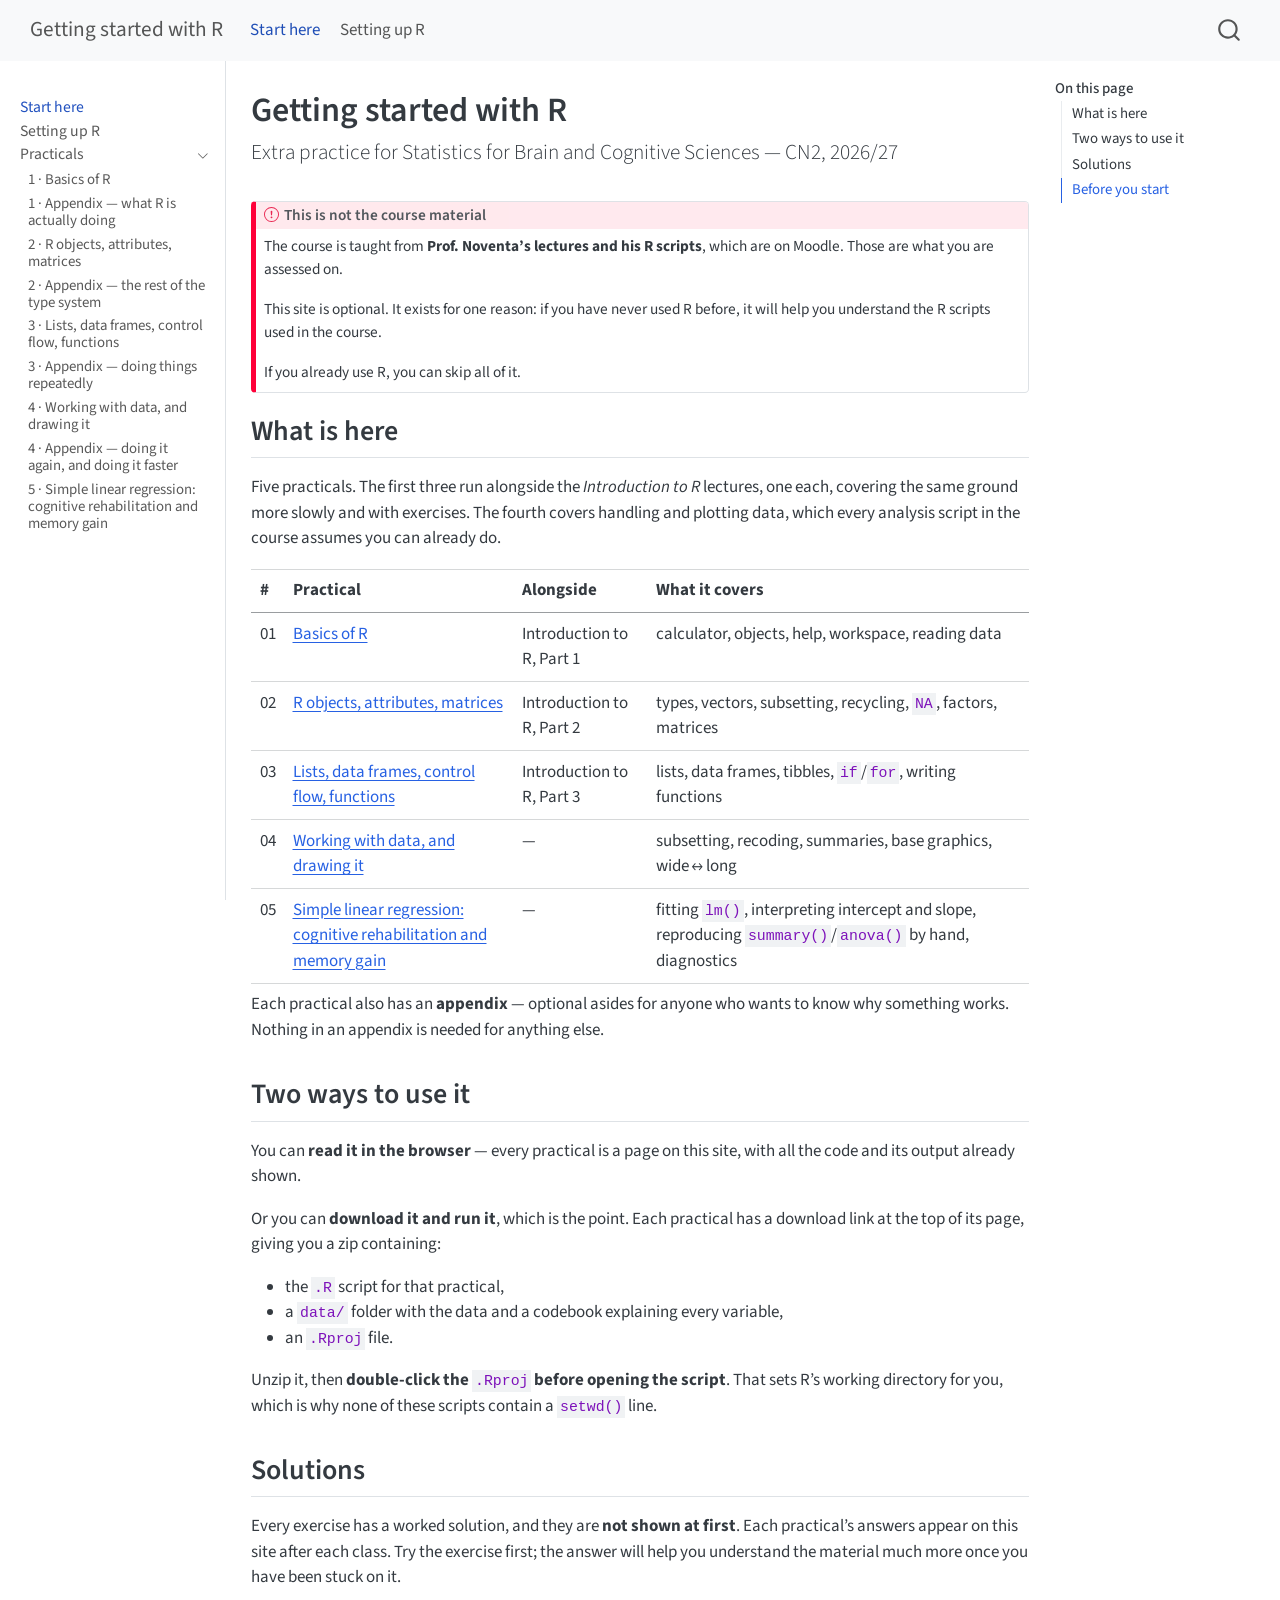
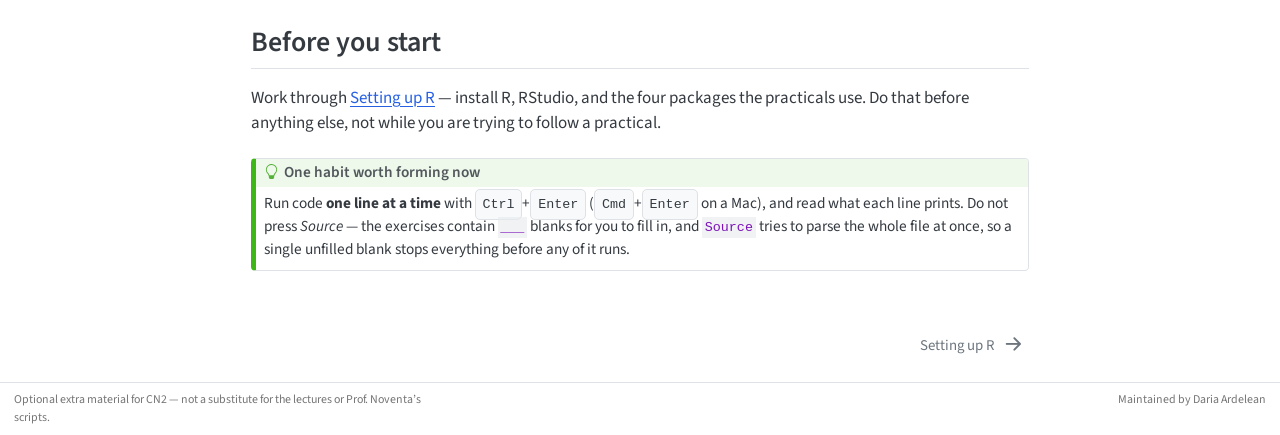
==== commit 511525ce: "site: 2026-10-29" ====
--- a/index.html
+++ b/index.html
@@ -191,6 +191,12 @@
  <span class="menu-text">4 · Appendix — doing it again, and doing it faster</span></a>
   </div>
 </li>
+          <li class="sidebar-item">
+  <div class="sidebar-item-container"> 
+  <a href="./sessions/05-slr-clinical-neuropsychology/index.html" class="sidebar-item-text sidebar-link">
+ <span class="menu-text">5 · Simple linear regression: cognitive rehabilitation and memory gain</span></a>
+  </div>
+</li>
       </ul>
   </li>
     </ul>
@@ -250,7 +256,7 @@
 </div>
 <section id="what-is-here" class="level2">
 <h2 class="anchored" data-anchor-id="what-is-here">What is here</h2>
-<p>Four practicals. The first three run alongside the <em>Introduction to R</em> lectures, one each, covering the same ground more slowly and with exercises. The fourth covers handling and plotting data, which every analysis script in the course assumes you can already do.</p>
+<p>Five practicals. The first three run alongside the <em>Introduction to R</em> lectures, one each, covering the same ground more slowly and with exercises. The fourth covers handling and plotting data, which every analysis script in the course assumes you can already do.</p>
 <table class="caption-top table">
 <thead>
 <tr class="header">
@@ -284,6 +290,12 @@
 <td><a href="./sessions/04-working-with-data/index.html">Working with data, and drawing it</a></td>
 <td>—</td>
 <td>subsetting, recoding, summaries, base graphics, wide ↔︎ long</td>
+</tr>
+<tr class="odd">
+<td>05</td>
+<td><a href="./sessions/05-slr-clinical-neuropsychology/index.html">Simple linear regression: cognitive rehabilitation and memory gain</a></td>
+<td>—</td>
+<td>fitting <code>lm()</code>, interpreting intercept and slope, reproducing <code>summary()</code>/<code>anova()</code> by hand, diagnostics</td>
 </tr>
 </tbody>
 </table>
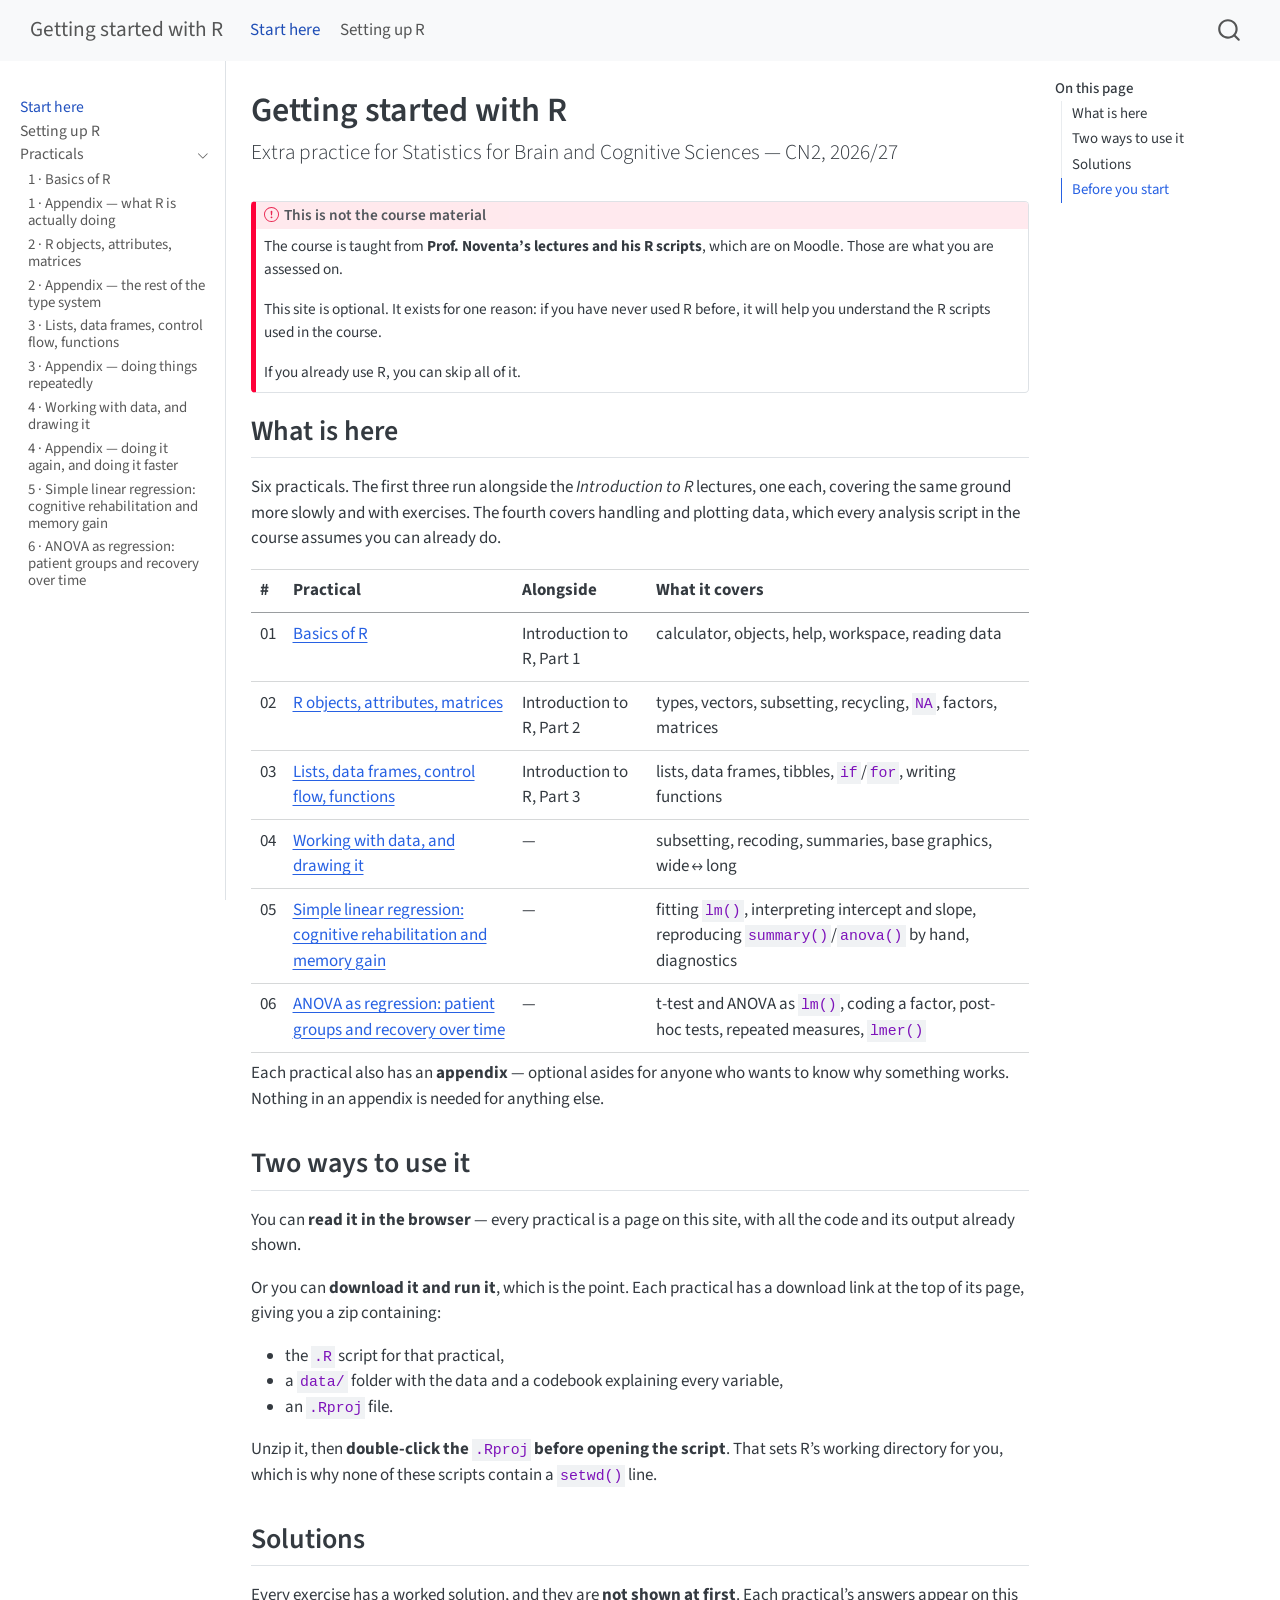
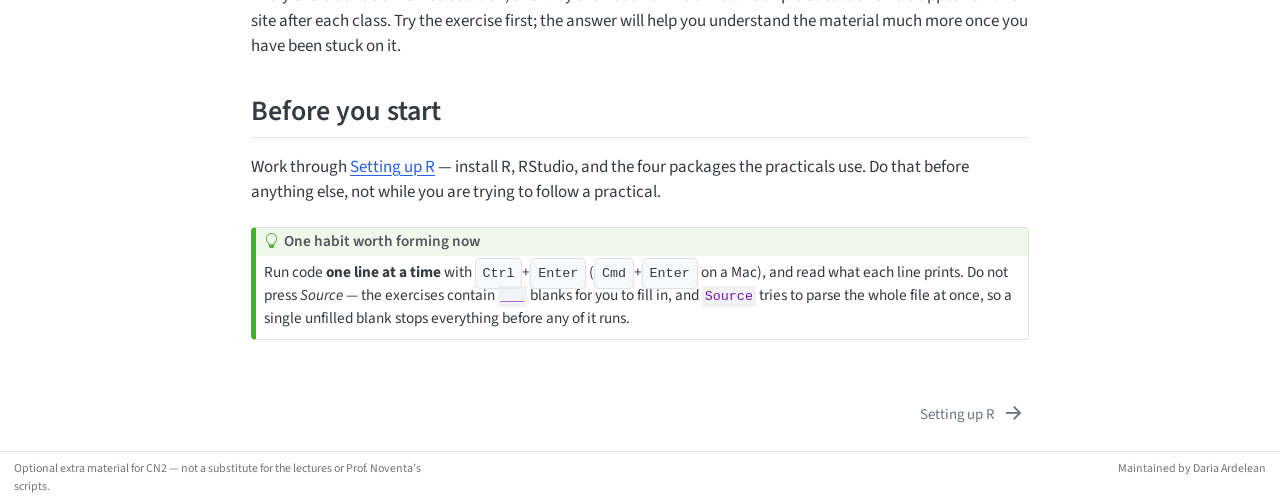
==== commit 52e3c4b9: "site: 2026-11-05" ====
--- a/index.html
+++ b/index.html
@@ -197,6 +197,12 @@
  <span class="menu-text">5 · Simple linear regression: cognitive rehabilitation and memory gain</span></a>
   </div>
 </li>
+          <li class="sidebar-item">
+  <div class="sidebar-item-container"> 
+  <a href="./sessions/06-anova-clinical-neuropsychology/index.html" class="sidebar-item-text sidebar-link">
+ <span class="menu-text">6 · ANOVA as regression: patient groups and recovery over time</span></a>
+  </div>
+</li>
       </ul>
   </li>
     </ul>
@@ -256,7 +262,7 @@
 </div>
 <section id="what-is-here" class="level2">
 <h2 class="anchored" data-anchor-id="what-is-here">What is here</h2>
-<p>Five practicals. The first three run alongside the <em>Introduction to R</em> lectures, one each, covering the same ground more slowly and with exercises. The fourth covers handling and plotting data, which every analysis script in the course assumes you can already do.</p>
+<p>Six practicals. The first three run alongside the <em>Introduction to R</em> lectures, one each, covering the same ground more slowly and with exercises. The fourth covers handling and plotting data, which every analysis script in the course assumes you can already do.</p>
 <table class="caption-top table">
 <thead>
 <tr class="header">
@@ -296,6 +302,12 @@
 <td><a href="./sessions/05-slr-clinical-neuropsychology/index.html">Simple linear regression: cognitive rehabilitation and memory gain</a></td>
 <td>—</td>
 <td>fitting <code>lm()</code>, interpreting intercept and slope, reproducing <code>summary()</code>/<code>anova()</code> by hand, diagnostics</td>
+</tr>
+<tr class="even">
+<td>06</td>
+<td><a href="./sessions/06-anova-clinical-neuropsychology/index.html">ANOVA as regression: patient groups and recovery over time</a></td>
+<td>—</td>
+<td>t-test and ANOVA as <code>lm()</code>, coding a factor, post-hoc tests, repeated measures, <code>lmer()</code></td>
 </tr>
 </tbody>
 </table>
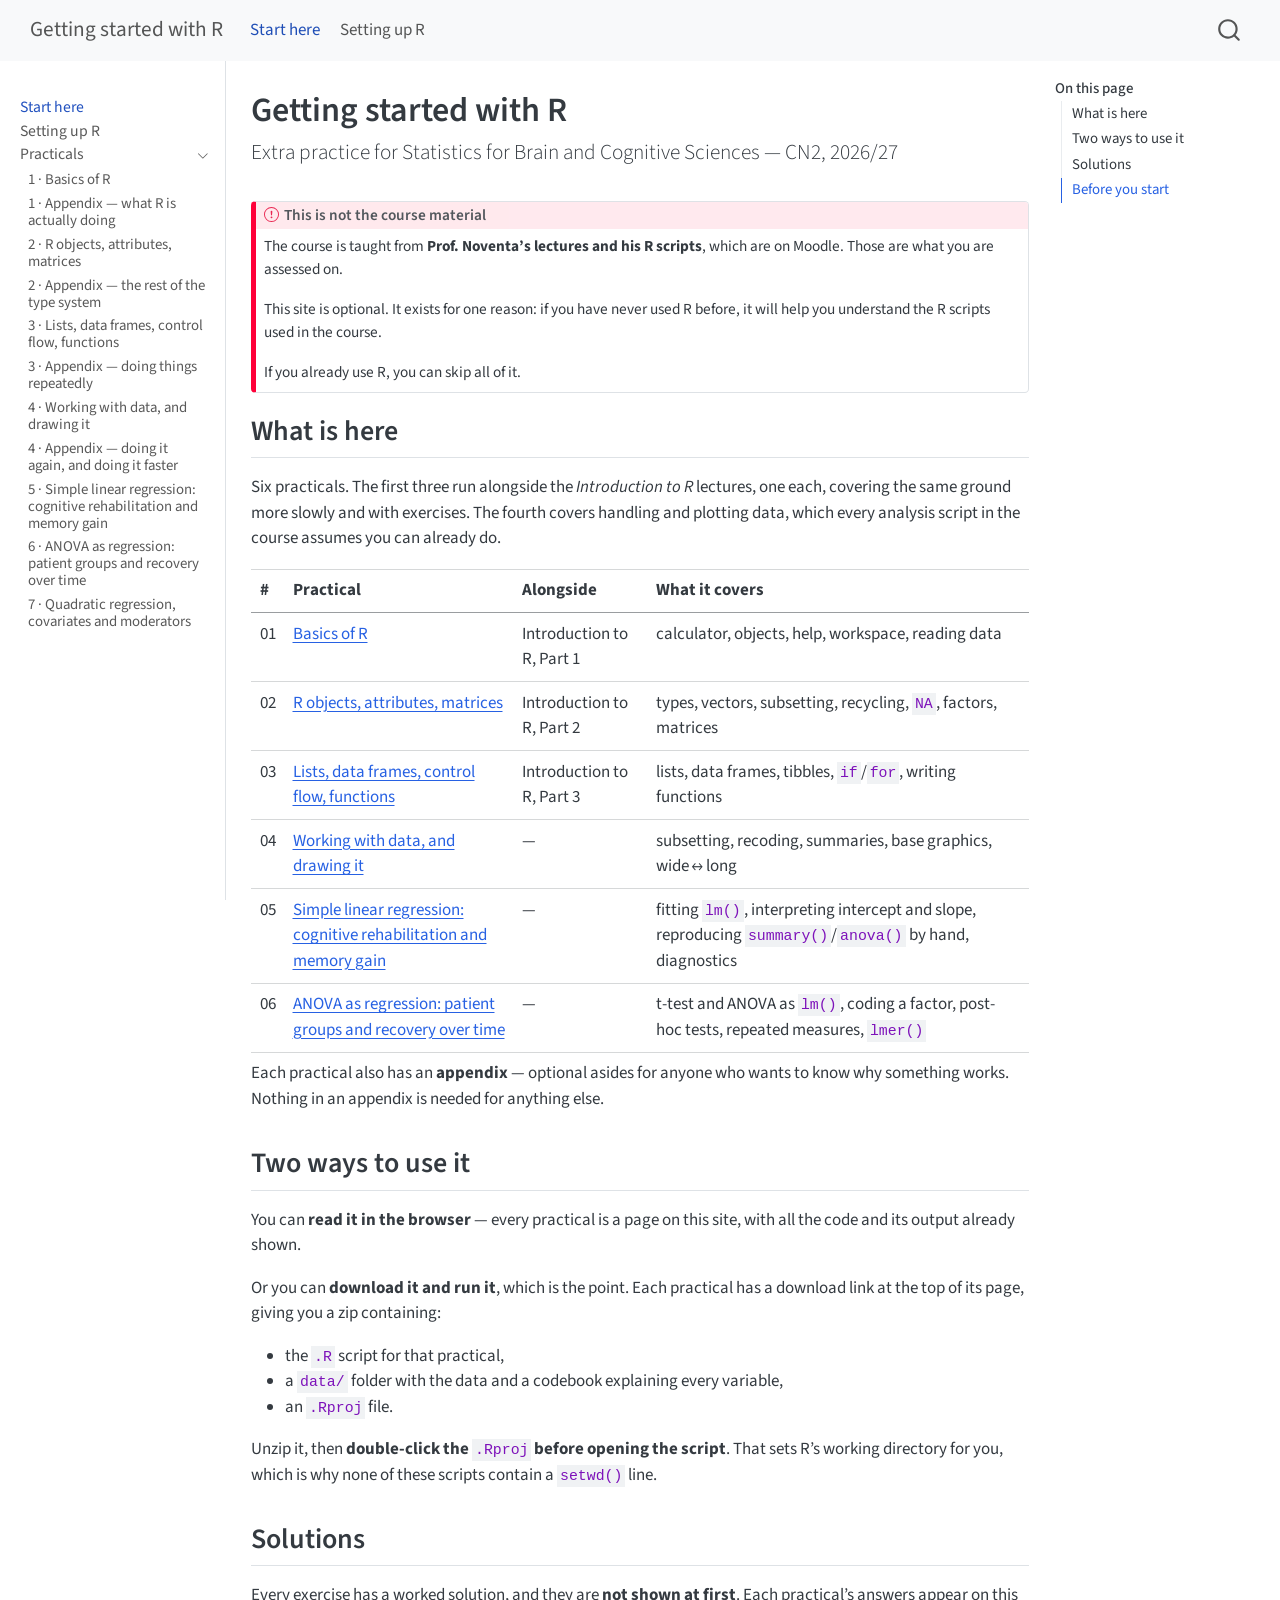
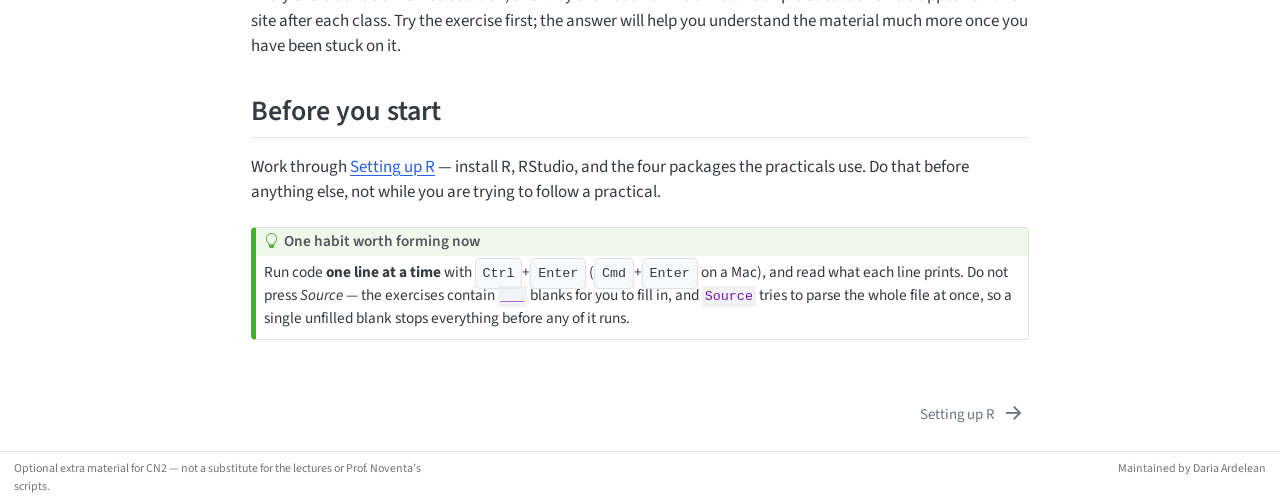
==== commit e9fd3d0e: "site: 2026-11-16" ====
--- a/index.html
+++ b/index.html
@@ -201,6 +201,12 @@
   <div class="sidebar-item-container"> 
   <a href="./sessions/06-anova-clinical-neuropsychology/index.html" class="sidebar-item-text sidebar-link">
  <span class="menu-text">6 · ANOVA as regression: patient groups and recovery over time</span></a>
+  </div>
+</li>
+          <li class="sidebar-item">
+  <div class="sidebar-item-container"> 
+  <a href="./sessions/07-ancova-moderation-clinical-neuropsychology/index.html" class="sidebar-item-text sidebar-link">
+ <span class="menu-text">7 · Quadratic regression, covariates and moderators</span></a>
   </div>
 </li>
       </ul>
